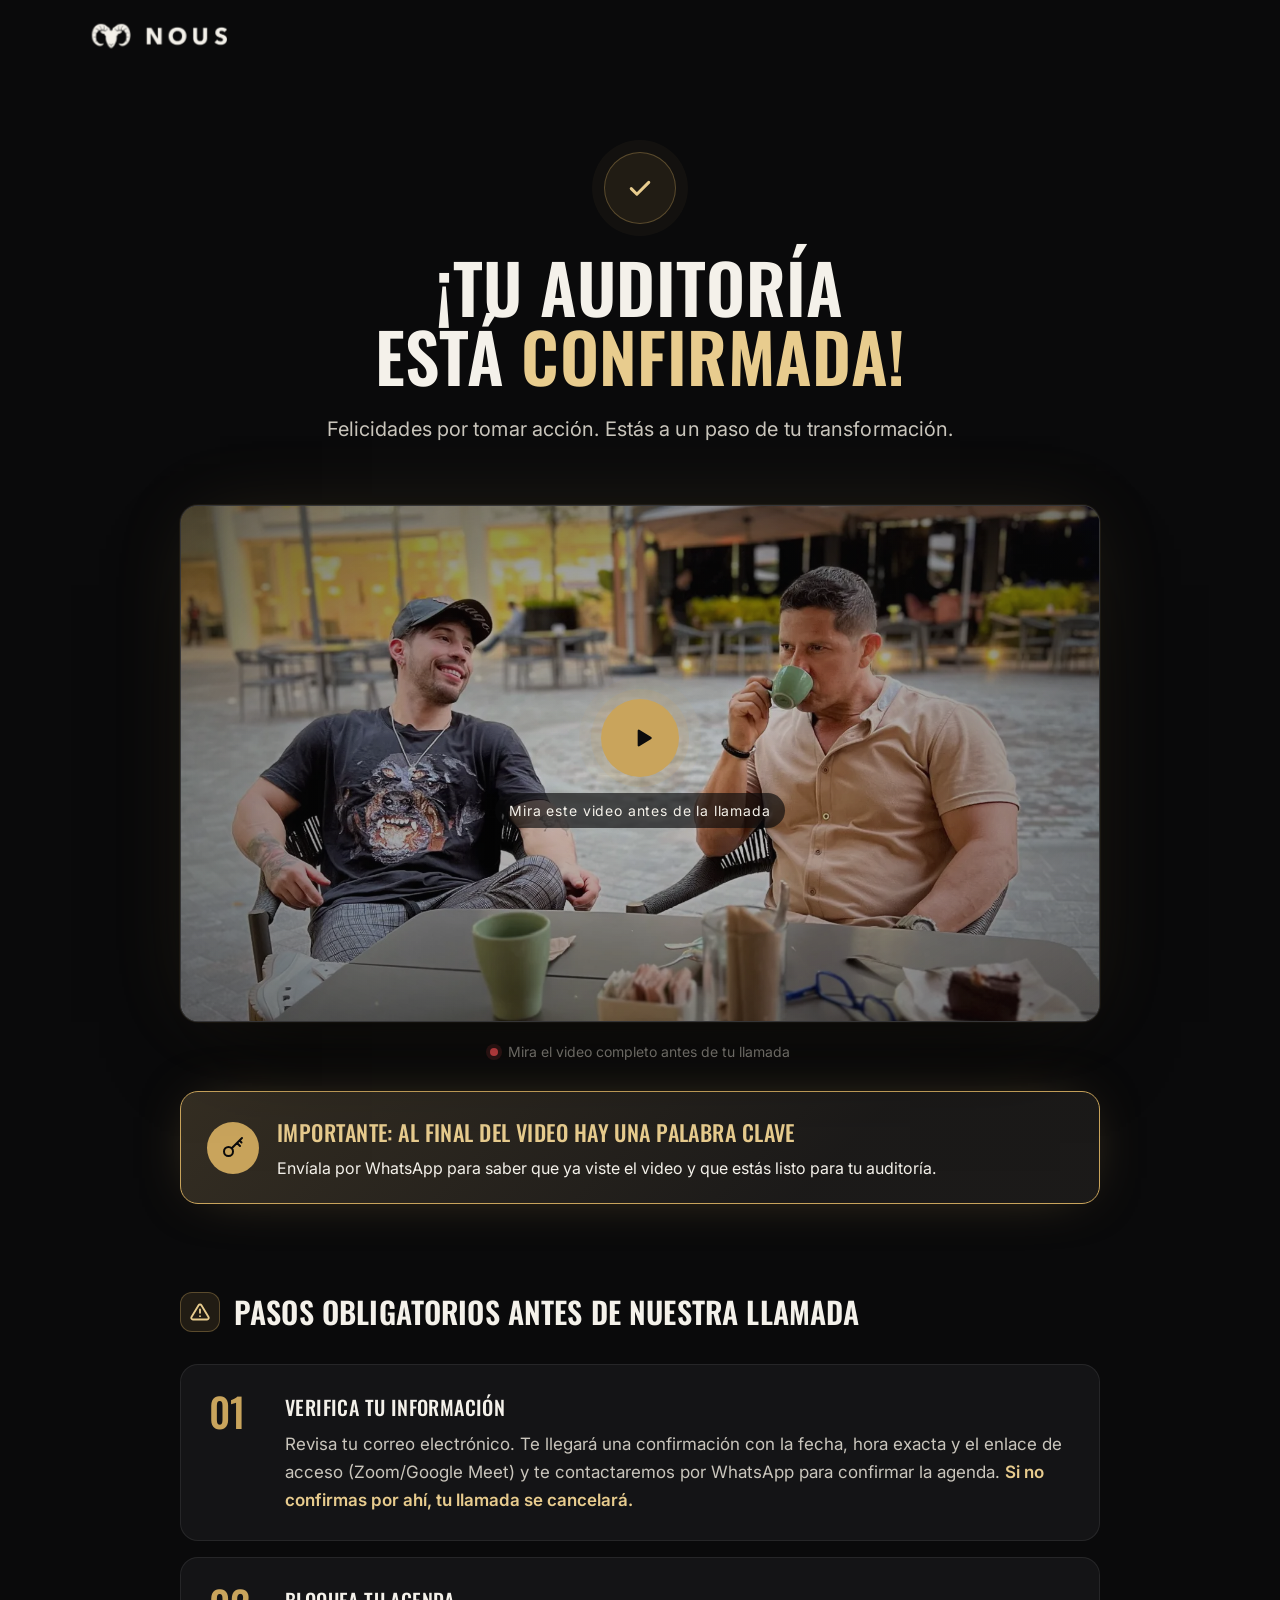
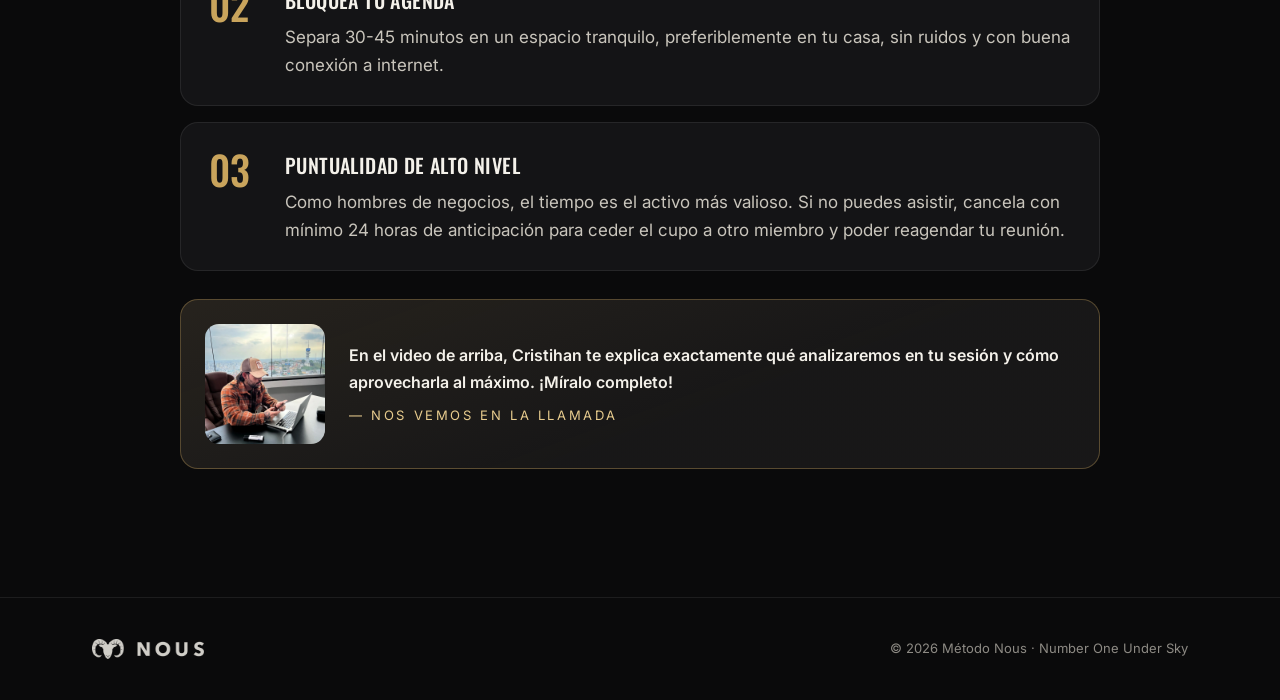
==== gracias.html @ 25b948d1 "Gracias: personaliza saludo y muestra fecha/hora de la cita con los datos de Calendly - Lee invitee_" ====
<!DOCTYPE html>
<html lang="es" class="no-js">
<head>
    <meta charset="UTF-8">
    <meta name="viewport" content="width=device-width, initial-scale=1.0, viewport-fit=cover">
    <title>¡Llamada Agendada con Éxito! - Método Nous</title>
    <meta name="robots" content="noindex, nofollow">
    <meta name="theme-color" content="#0a0a0b">
    <link rel="icon" type="image/png" href="assets/favicon.png">
    <link rel="apple-touch-icon" href="assets/apple-touch-icon.png">

    <link rel="preconnect" href="https://fonts.googleapis.com">
    <link rel="preconnect" href="https://fonts.gstatic.com" crossorigin>
    <link href="https://fonts.googleapis.com/css2?family=Inter:wght@400;500;600;700&family=Oswald:wght@400;500;600&display=swap" rel="stylesheet">
    <link rel="stylesheet" href="styles.css">
    <script>document.documentElement.classList.remove('no-js');</script>
</head>
<body>

    <nav class="nav" aria-label="Principal">
        <div class="container nav-inner">
            <a href="index.html" class="brand" aria-label="Método Nous - inicio"><img src="assets/logo-nous.png" alt="NOUS" width="600" height="107"></a>
        </div>
    </nav>

    <main class="thanks-container">
        <div class="container">
            <div class="thanks-hero">
                <span class="success-badge reveal" aria-hidden="true">
                    <svg viewBox="0 0 24 24" fill="none" stroke="currentColor" stroke-width="2.4" stroke-linecap="round" stroke-linejoin="round"><path d="M5 12.5l4.5 4.5L19 7.5"/></svg>
                </span>
                <h1 class="reveal" data-delay="1">¡Tu auditoría está <span class="gold">confirmada!</span></h1>
                <h2 class="reveal" data-delay="2"><span id="saludo">Felicidades por tomar acción.</span> Estás a un paso de tu transformación.</h2>

                <!-- Se rellena con los datos que envía Calendly al redirigir (ver script al final) -->
                <div class="cita-card reveal" id="cita" hidden>
                    <span class="cita-icon" aria-hidden="true">
                        <svg viewBox="0 0 24 24" fill="none" stroke="currentColor" stroke-width="2" stroke-linecap="round" stroke-linejoin="round"><rect x="3" y="4.5" width="18" height="16" rx="2.5"/><path d="M3 9.5h18M8 2.5v4M16 2.5v4"/></svg>
                    </span>
                    <div>
                        <span class="cita-label">Tu llamada de auditoría</span>
                        <strong id="cita-fecha"></strong>
                        <span id="cita-hora"></span>
                    </div>
                </div>

                <!-- Video de agradecimiento de Cristihan (Vimeo): pon el ID en data-vimeo-id -->
                <div class="video-container-thanks reveal" data-delay="3">
                    <div class="video-frame" data-vimeo-id="1231819901" data-ready-label="Mira este video antes de la llamada" aria-label="Video de Cristihan antes de la llamada">
                        <div class="video-placeholder is-thumb" style="--poster: url('assets/video-miniatura-gracias.webp')">
                            <span class="play-btn" aria-hidden="true">
                                <svg viewBox="0 0 24 24" fill="currentColor"><path d="M8 5.14v13.72a1 1 0 0 0 1.5.86l11-6.86a1 1 0 0 0 0-1.72l-11-6.86A1 1 0 0 0 8 5.14Z"/></svg>
                            </span>
                            <span data-video-label>Video disponible muy pronto</span>
                        </div>
                    </div>
                    <p class="watch-note"><span class="dot" aria-hidden="true"></span>Mira el video completo antes de tu llamada</p>

                    <div class="keyword-alert reveal">
                        <span class="keyword-icon" aria-hidden="true">
                            <svg viewBox="0 0 24 24" fill="none" stroke="currentColor" stroke-width="2" stroke-linecap="round" stroke-linejoin="round"><circle cx="7.5" cy="15.5" r="4.5"/><path d="M10.7 12.3 21 2M16 7l3 3M18.5 4.5l2 2"/></svg>
                        </span>
                        <div>
                            <strong>Importante: al final del video hay una palabra clave</strong>
                            <p>Envíala por WhatsApp para saber que ya viste el video y que estás listo para tu auditoría.</p>
                        </div>
                    </div>
                </div>
            </div>

            <!-- Instrucciones de preparación -->
            <section class="instructions">
                <h3 class="reveal">
                    <span class="warn" aria-hidden="true">
                        <svg viewBox="0 0 24 24" fill="none" stroke="currentColor" stroke-width="2.2" stroke-linecap="round" stroke-linejoin="round"><path d="M12 9v4M12 17h.01"/><path d="M10.3 3.9 1.8 18a2 2 0 0 0 1.7 3h17a2 2 0 0 0 1.7-3L13.7 3.9a2 2 0 0 0-3.4 0Z"/></svg>
                    </span>
                    Pasos obligatorios antes de nuestra llamada
                </h3>
                <ol class="steps">
                    <li class="reveal">
                        <div>
                            <strong>Verifica tu información</strong>
                            Revisa tu correo electrónico. Te llegará una confirmación con la fecha, hora exacta y el enlace de acceso (Zoom/Google Meet) y te contactaremos por WhatsApp para confirmar la agenda. <strong class="inline-warn">Si no confirmas por ahí, tu llamada se cancelará.</strong>
                        </div>
                    </li>
                    <li class="reveal" data-delay="1">
                        <div>
                            <strong>Bloquea tu agenda</strong>
                            Separa 30-45 minutos en un espacio tranquilo, preferiblemente en tu casa, sin ruidos y con buena conexión a internet.
                        </div>
                    </li>
                    <li class="reveal" data-delay="2">
                        <div>
                            <strong>Puntualidad de alto nivel</strong>
                            Como hombres de negocios, el tiempo es el activo más valioso. Si no puedes asistir, cancela con mínimo 24 horas de anticipación para ceder el cupo a otro miembro y poder reagendar tu reunión.
                        </div>
                    </li>
                </ol>

                <div class="callout reveal">
                    <img src="assets/cristihan-oficina.webp" alt="Cristihan preparando las sesiones de auditoría" loading="lazy" width="1200" height="1600">
                    <p>
                        <strong>En el video de arriba, Cristihan te explica exactamente qué analizaremos en tu sesión y cómo aprovecharla al máximo. ¡Míralo completo!</strong>
                        <span class="sign">— Nos vemos en la llamada</span>
                    </p>
                </div>
            </section>
        </div>
    </main>

    <footer class="footer">
        <div class="container">
            <span class="brand brand-footer"><img src="assets/logo-nous.png" alt="NOUS" width="600" height="107"></span>
            <span>© <span id="year">2026</span> Método Nous · Number One Under Sky</span>
        </div>
    </footer>

    <script src="main.js" defer></script>
    <script>document.getElementById('year').textContent = new Date().getFullYear();</script>
    <script>
        // Datos que Calendly agrega a la URL ("Pasar los datos del evento a su página redirigida")
        (function () {
            var q = new URLSearchParams(window.location.search);
            var nombre = (q.get('invitee_first_name') || (q.get('invitee_full_name') || '').split(' ')[0] || '').trim();
            if (nombre) {
                document.getElementById('saludo').textContent = '¡Felicidades por tomar acción, ' + nombre + '!';
            }

            var inicio = q.get('event_start_time');
            var fecha = inicio ? new Date(inicio) : null;
            if (fecha && !isNaN(fecha)) {
                var dia = new Intl.DateTimeFormat('es', { weekday: 'long', day: 'numeric', month: 'long' }).format(fecha);
                var hora = new Intl.DateTimeFormat('es', { hour: 'numeric', minute: '2-digit', timeZoneName: 'short' }).format(fecha);
                var coach = (q.get('assigned_to') || '').trim();
                document.getElementById('cita-fecha').textContent = dia.charAt(0).toUpperCase() + dia.slice(1);
                document.getElementById('cita-hora').textContent = hora + (coach ? ' · con ' + coach : '');
                document.getElementById('cita').hidden = false;
            }
        })();
    </script>
</body>
</html>
---- styles.css ----
/* ==========================================================================
   MÉTODO NOUS — Dark premium
   ========================================================================== */

:root {
  --bg: #0a0a0b;
  --bg-2: #0f0f11;
  --surface: #141416;
  --surface-2: #1b1b1e;
  --line: rgba(255, 255, 255, 0.08);
  --line-strong: rgba(255, 255, 255, 0.14);

  --text: #f4f1ea;
  --text-2: #c9c5bc;
  --muted: #8d8a84;

  --gold: #c9a45c;
  --gold-2: #e8cc8e;
  --gold-soft: rgba(201, 164, 92, 0.12);
  --gold-line: rgba(201, 164, 92, 0.35);

  --font-display: "Oswald", "Arial Narrow", sans-serif;
  --font-body: "Inter", system-ui, -apple-system, "Segoe UI", sans-serif;

  --radius: 18px;
  --radius-sm: 12px;
  --container: 1160px;
  --gutter: clamp(16px, 4vw, 32px);
  --section-y: clamp(72px, 10vw, 128px);

  --ease: cubic-bezier(0.22, 1, 0.36, 1);
  color-scheme: dark;
}

/* ---------- Base ---------- */
*,
*::before,
*::after { box-sizing: border-box; }

html { scroll-behavior: smooth; -webkit-text-size-adjust: 100%; }

body {
  margin: 0;
  background: var(--bg);
  color: var(--text);
  font-family: var(--font-body);
  font-size: 17px;
  line-height: 1.65;
  -webkit-font-smoothing: antialiased;
  overflow-x: hidden;
}

img { display: block; max-width: 100%; height: auto; }

a { color: inherit; }

h1, h2, h3, h4 {
  margin: 0;
  font-family: var(--font-display);
  font-weight: 600;
  line-height: 1.08;
  letter-spacing: 0.005em;
  text-transform: uppercase;
  text-wrap: balance;
}

p { margin: 0; text-wrap: pretty; }

::selection { background: var(--gold); color: #0a0a0b; }

:focus-visible { outline: 2px solid var(--gold-2); outline-offset: 3px; border-radius: 6px; }

.container {
  width: 100%;
  max-width: var(--container);
  margin-inline: auto;
  padding-inline: var(--gutter);
}

.section { padding-block: var(--section-y); position: relative; }

.section-head { max-width: 760px; margin-bottom: clamp(40px, 6vw, 64px); }
.section-head.center { margin-inline: auto; text-align: center; }

.section-title { font-size: clamp(30px, 4.6vw, 52px); }

.section-lead { margin-top: 18px; color: var(--text-2); font-size: clamp(16px, 1.6vw, 19px); }

.eyebrow {
  display: inline-flex;
  align-items: center;
  gap: 12px;
  margin-bottom: 20px;
  color: var(--gold);
  font-family: var(--font-body);
  font-size: 12px;
  font-weight: 600;
  letter-spacing: 0.28em;
  text-transform: uppercase;
}
.eyebrow::before { content: ""; width: 28px; height: 1px; background: currentColor; }
.center .eyebrow::after { content: ""; width: 28px; height: 1px; background: currentColor; }

.gold { color: var(--gold-2); }

/* ---------- Buttons ---------- */
.btn-cta {
  --shine: -120%;
  position: relative;
  display: inline-flex;
  align-items: center;
  justify-content: center;
  gap: 12px;
  min-height: 58px;
  padding: 16px 34px;
  border-radius: 999px;
  background: linear-gradient(135deg, var(--gold-2) 0%, var(--gold) 55%, #a8843f 100%);
  color: #0b0b0c;
  font-family: var(--font-body);
  font-size: 15px;
  font-weight: 700;
  letter-spacing: 0.08em;
  text-transform: uppercase;
  text-decoration: none;
  text-align: center;
  overflow: hidden;
  box-shadow: 0 10px 40px -10px rgba(201, 164, 92, 0.55), inset 0 1px 0 rgba(255, 255, 255, 0.4);
  transition: transform 0.35s var(--ease), box-shadow 0.35s var(--ease);
}
.btn-cta::after {
  content: "";
  position: absolute;
  inset: 0;
  background: linear-gradient(110deg, transparent 30%, rgba(255, 255, 255, 0.45) 50%, transparent 70%);
  transform: translateX(var(--shine));
  transition: transform 0.9s var(--ease);
}
.btn-cta:hover { transform: translateY(-2px); box-shadow: 0 16px 50px -12px rgba(201, 164, 92, 0.75), inset 0 1px 0 rgba(255, 255, 255, 0.4); }
.btn-cta:hover::after { --shine: 120%; }
.btn-cta svg { width: 18px; height: 18px; flex: none; transition: transform 0.35s var(--ease); }
.btn-cta:hover svg { transform: translateX(4px); }

.btn-ghost {
  display: inline-flex;
  align-items: center;
  min-height: 42px;
  padding: 10px 20px;
  border: 1px solid var(--gold-line);
  border-radius: 999px;
  color: var(--gold-2);
  font-size: 13px;
  font-weight: 600;
  letter-spacing: 0.08em;
  text-transform: uppercase;
  text-decoration: none;
  transition: background 0.3s var(--ease), color 0.3s var(--ease);
}
.btn-ghost:hover { background: var(--gold); color: #0b0b0c; }

/* ---------- Nav ---------- */
.nav {
  position: fixed;
  inset: 0 0 auto;
  z-index: 50;
  transition: background 0.4s var(--ease), border-color 0.4s var(--ease), backdrop-filter 0.4s;
  border-bottom: 1px solid transparent;
}
.nav.is-scrolled {
  background: rgba(10, 10, 11, 0.78);
  backdrop-filter: blur(14px) saturate(140%);
  -webkit-backdrop-filter: blur(14px) saturate(140%);
  border-color: var(--line);
}
.nav-inner { display: flex; align-items: center; justify-content: space-between; height: 72px; }

.brand {
  display: inline-flex;
  align-items: center;
  gap: 10px;
  font-family: var(--font-display);
  font-size: 20px;
  font-weight: 600;
  letter-spacing: 0.22em;
  text-decoration: none;
  text-transform: uppercase;
}
.brand img { width: auto; height: 24px; }
.brand-footer img { height: 20px; opacity: 0.85; }

.hero-mark { display: block; width: 64px; height: auto; margin: 0 auto 22px; opacity: 0.9; }

.brand-mark {
  display: grid;
  place-items: center;
  width: 34px;
  height: 34px;
  border: 1px solid var(--gold-line);
  border-radius: 50%;
  color: var(--gold);
  font-size: 15px;
  letter-spacing: 0;
}

/* ---------- Hero ---------- */
.hero {
  position: relative;
  padding: calc(72px + clamp(48px, 8vw, 96px)) 0 var(--section-y);
  text-align: center;
  isolation: isolate;
  overflow: hidden;
}
.hero-bg {
  position: absolute;
  inset: 0;
  z-index: -2;
  background: url("assets/cristihan-gym.webp") center 20% / cover no-repeat;
  opacity: 0.22;
  filter: grayscale(0.4) contrast(1.05);
}
.hero::before {
  content: "";
  position: absolute;
  inset: 0;
  z-index: -1;
  background:
    radial-gradient(ellipse 70% 50% at 50% 0%, rgba(201, 164, 92, 0.16), transparent 70%),
    linear-gradient(180deg, rgba(10, 10, 11, 0.55) 0%, rgba(10, 10, 11, 0.85) 45%, var(--bg) 100%);
}

.hero h1 {
  display: inline-flex;
  align-items: center;
  gap: 14px;
  margin-bottom: 28px;
  color: var(--gold);
  font-family: var(--font-body);
  font-size: 13px;
  font-weight: 600;
  letter-spacing: 0.4em;
}
.hero h1::before,
.hero h1::after { content: ""; width: 36px; height: 1px; background: var(--gold-line); }

.hero h2 {
  max-width: 980px;
  margin-inline: auto;
  font-size: clamp(34px, 6vw, 72px);
  line-height: 1.02;
}
.hero h2 em { font-style: normal; color: var(--gold-2); }

.hero-sub {
  max-width: 640px;
  margin: 24px auto 0;
  color: var(--text-2);
  font-size: clamp(16px, 1.8vw, 20px);
}

.hero-video { max-width: 920px; margin: clamp(40px, 6vw, 64px) auto 0; }

.hero .sub-cta {
  max-width: 680px;
  margin: clamp(40px, 6vw, 56px) auto 0;
  font-family: var(--font-display);
  font-size: clamp(20px, 2.6vw, 28px);
  font-weight: 500;
  line-height: 1.2;
  text-transform: uppercase;
}
.hero .sub-cta-note { margin-top: 10px; color: var(--muted); }
.hero .btn-cta { margin-top: 30px; }

.form-hint {
  display: inline-flex;
  align-items: center;
  gap: 8px;
  margin-top: 18px;
  color: var(--muted);
  font-size: 13px;
  font-weight: 500;
  letter-spacing: 0.14em;
  text-transform: uppercase;
}
.form-hint svg { width: 14px; height: 14px; color: var(--gold); animation: nudge 1.8s var(--ease) infinite; }
@keyframes nudge { 0%, 100% { transform: translateY(0); } 50% { transform: translateY(4px); } }

.trust-row {
  display: flex;
  flex-wrap: wrap;
  justify-content: center;
  gap: 12px 32px;
  margin-top: 44px;
  color: var(--muted);
  font-size: 13px;
  letter-spacing: 0.06em;
}
.trust-row span { display: inline-flex; align-items: center; gap: 8px; }
.trust-row span::before { content: ""; width: 5px; height: 5px; border-radius: 50%; background: var(--gold); }

/* ---------- Video frame ---------- */
.video-frame {
  position: relative;
  aspect-ratio: 16 / 9;
  border-radius: var(--radius);
  overflow: hidden;
  background: var(--surface);
  border: 1px solid var(--line-strong);
  box-shadow: 0 40px 100px -40px rgba(0, 0, 0, 0.9), 0 0 0 1px rgba(201, 164, 92, 0.08), 0 0 80px -20px rgba(201, 164, 92, 0.18);
}
.video-frame iframe { position: absolute; inset: 0; width: 100%; height: 100%; border: 0; }

.video-placeholder {
  position: absolute;
  inset: 0;
  display: grid;
  place-content: center;
  justify-items: center;
  gap: 16px;
  padding: 24px;
  color: var(--text-2);
  font-size: 14px;
  letter-spacing: 0.06em;
  text-align: center;
  background:
    linear-gradient(180deg, rgba(10, 10, 11, 0.2), rgba(10, 10, 11, 0.85)),
    var(--poster, none) center 25% / cover no-repeat,
    var(--surface);
}
.video-placeholder.is-thumb {
  background:
    radial-gradient(ellipse at center, rgba(10, 10, 11, 0.15), rgba(10, 10, 11, 0.6)),
    var(--poster) center / cover no-repeat,
    var(--surface);
}
.video-placeholder.is-thumb [data-video-label] { padding: 6px 14px; border-radius: 999px; background: rgba(10, 10, 11, 0.65); color: var(--text); }
.play-btn {
  display: grid;
  place-items: center;
  width: 78px;
  height: 78px;
  border-radius: 50%;
  background: var(--gold);
  color: #0b0b0c;
  box-shadow: 0 0 0 10px rgba(201, 164, 92, 0.15), 0 0 0 22px rgba(201, 164, 92, 0.06);
  animation: pulse 2.6s var(--ease) infinite;
}
.play-btn svg { width: 26px; height: 26px; margin-left: 4px; }
@keyframes pulse {
  0%, 100% { box-shadow: 0 0 0 10px rgba(201, 164, 92, 0.15), 0 0 0 22px rgba(201, 164, 92, 0.06); }
  50% { box-shadow: 0 0 0 14px rgba(201, 164, 92, 0.1), 0 0 0 30px rgba(201, 164, 92, 0.03); }
}

/* ---------- Qualification ---------- */
.qualification { background: var(--bg-2); border-block: 1px solid var(--line); }

.split {
  display: grid;
  grid-template-columns: minmax(0, 0.9fr) minmax(0, 1.1fr);
  gap: clamp(40px, 6vw, 88px);
  align-items: center;
}

.portrait {
  position: relative;
  border-radius: var(--radius);
  overflow: hidden;
  aspect-ratio: 4 / 5;
  background: var(--surface);
}
.portrait img { width: 100%; height: 100%; object-fit: cover; }
.portrait::after {
  content: "";
  position: absolute;
  inset: 0;
  border-radius: inherit;
  box-shadow: inset 0 0 0 1px var(--line-strong);
  background: linear-gradient(180deg, transparent 55%, rgba(10, 10, 11, 0.75));
}
.portrait-tag {
  position: absolute;
  left: 20px;
  right: 20px;
  bottom: 20px;
  z-index: 1;
  display: flex;
  justify-content: space-between;
  align-items: flex-end;
  gap: 12px;
}
.portrait-tag strong { display: block; font-family: var(--font-display); font-size: 22px; font-weight: 500; letter-spacing: 0.04em; text-transform: uppercase; }
.portrait-tag span { color: var(--gold-2); font-size: 12px; letter-spacing: 0.2em; text-transform: uppercase; }

.qualification h3 { font-size: clamp(28px, 3.8vw, 44px); }

.check-list { list-style: none; margin: 36px 0 0; padding: 0; display: grid; gap: 14px; }
.check-list li {
  position: relative;
  padding: 18px 20px 18px 62px;
  border: 1px solid var(--line);
  border-radius: var(--radius-sm);
  background: linear-gradient(180deg, rgba(255, 255, 255, 0.025), rgba(255, 255, 255, 0.01));
  color: var(--text-2);
  transition: border-color 0.3s var(--ease), background 0.3s var(--ease), transform 0.3s var(--ease);
}
.check-list li:hover { border-color: var(--gold-line); background: var(--gold-soft); transform: translateX(4px); }
.check-list li::before {
  content: "";
  position: absolute;
  left: 20px;
  top: 19px;
  width: 26px;
  height: 26px;
  border-radius: 50%;
  background: var(--gold-soft);
  border: 1px solid var(--gold-line);
}
.check-list li::after {
  content: "";
  position: absolute;
  left: 29px;
  top: 25px;
  width: 7px;
  height: 12px;
  border: solid var(--gold-2);
  border-width: 0 2px 2px 0;
  transform: rotate(45deg);
}

/* ---------- Results ---------- */
.grid-casos {
  display: grid;
  grid-template-columns: repeat(2, minmax(0, 1fr));
  align-items: start;
  gap: clamp(16px, 2.2vw, 28px);
}

.caso-card {
  display: flex;
  flex-direction: column;
  border: 1px solid var(--line);
  border-radius: var(--radius);
  background: var(--surface);
  overflow: hidden;
  transition: transform 0.45s var(--ease), border-color 0.45s var(--ease), box-shadow 0.45s var(--ease);
}
.caso-card:last-child:nth-child(odd) {
  grid-column: 1 / -1;
  justify-self: center;
  width: calc(50% - clamp(16px, 2.2vw, 28px) / 2);
}
.caso-card:hover {
  transform: translateY(-6px);
  border-color: var(--gold-line);
  box-shadow: 0 30px 60px -30px rgba(0, 0, 0, 0.9), 0 0 50px -25px rgba(201, 164, 92, 0.35);
}

.caso-media {
  position: relative;
  min-height: 220px;
  background:
    repeating-linear-gradient(135deg, rgba(255, 255, 255, 0.02) 0 12px, transparent 12px 24px),
    var(--surface-2);
  overflow: hidden;
}
.caso-media img { position: relative; z-index: 1; width: 100%; height: auto; transition: transform 0.8s var(--ease); }
.caso-card:hover .caso-media img { transform: scale(1.04); }
.caso-media::before {
  content: attr(data-label);
  position: absolute;
  inset: 0;
  display: grid;
  place-items: center;
  color: var(--muted);
  font-size: 12px;
  letter-spacing: 0.24em;
  text-transform: uppercase;
}

.caso-badge {
  position: absolute;
  top: 14px;
  left: 14px;
  z-index: 2;
  padding: 6px 12px;
  border-radius: 999px;
  background: rgba(10, 10, 11, 0.72);
  backdrop-filter: blur(8px);
  -webkit-backdrop-filter: blur(8px);
  border: 1px solid var(--gold-line);
  color: var(--gold-2);
  font-size: 11px;
  font-weight: 600;
  letter-spacing: 0.16em;
  text-transform: uppercase;
}

.caso-body { display: flex; flex-direction: column; gap: 14px; padding: 24px 24px 28px; flex: 1; }
.caso-body h4 { font-size: 21px; font-weight: 500; line-height: 1.2; }
.caso-body p { color: var(--text-2); font-size: 15px; line-height: 1.6; }
.caso-body blockquote {
  margin: auto 0 0;
  padding: 14px 0 0 16px;
  border-left: 2px solid var(--gold);
  color: var(--text);
  font-size: 15px;
  font-style: italic;
  line-height: 1.6;
}

.section-cta { margin-top: clamp(48px, 6vw, 72px); text-align: center; }

/* ---------- Video testimonials ---------- */
.video-testimonials { background: var(--bg-2); border-block: 1px solid var(--line); }
.video-grid-placeholder { display: grid; grid-template-columns: repeat(2, minmax(0, 1fr)); gap: clamp(16px, 2.2vw, 28px); }
.video-box {
  position: relative;
  aspect-ratio: 16 / 9;
  display: grid;
  place-content: center;
  justify-items: center;
  gap: 14px;
  border: 1px dashed var(--line-strong);
  border-radius: var(--radius);
  background: radial-gradient(circle at 50% 40%, rgba(201, 164, 92, 0.08), transparent 60%), var(--surface);
  color: var(--muted);
  font-size: 13px;
  letter-spacing: 0.18em;
  text-transform: uppercase;
  overflow: hidden;
}
.video-box iframe { position: absolute; inset: 0; width: 100%; height: 100%; border: 0; }
.video-box .play-btn { width: 60px; height: 60px; background: transparent; border: 1px solid var(--gold-line); color: var(--gold); box-shadow: none; animation: none; }
.video-box .play-btn svg { width: 20px; height: 20px; }

/* ---------- Pilares ---------- */
.pilares { background: var(--bg); }

.pilares-grid {
  display: grid;
  grid-template-columns: minmax(0, 0.8fr) minmax(0, 1.2fr);
  gap: clamp(28px, 4vw, 56px);
  align-items: start;
}

.pilares-photo {
  position: sticky;
  top: 100px;
  margin: 0;
  border-radius: var(--radius);
  overflow: hidden;
  aspect-ratio: 4 / 5;
  background: var(--surface);
}
.pilares-photo img { width: 100%; height: 100%; object-fit: cover; object-position: 35% center; }
.pilares-photo::after {
  content: "";
  position: absolute;
  inset: 0;
  border-radius: inherit;
  box-shadow: inset 0 0 0 1px var(--line-strong);
  background: linear-gradient(180deg, transparent 50%, rgba(10, 10, 11, 0.9));
}
.pilares-photo figcaption { position: absolute; left: 24px; right: 24px; bottom: 24px; z-index: 1; }
.pilares-photo figcaption strong { display: block; font-family: var(--font-display); font-size: 24px; font-weight: 500; text-transform: uppercase; }
.pilares-photo figcaption span { display: block; margin-top: 6px; color: var(--text-2); font-size: 15px; line-height: 1.5; }

.pilares-list { display: grid; gap: 18px; }

.pilar {
  display: grid;
  grid-template-columns: 132px 1fr;
  border: 1px solid var(--line);
  border-radius: var(--radius);
  background: var(--surface);
  overflow: hidden;
  transition: border-color 0.4s var(--ease), transform 0.4s var(--ease), box-shadow 0.4s var(--ease);
}
.pilar:hover { border-color: var(--gold-line); transform: translateY(-4px); box-shadow: 0 30px 60px -30px rgba(0, 0, 0, 0.9), 0 0 50px -25px rgba(201, 164, 92, 0.3); }

.pilar-num {
  display: flex;
  flex-direction: column;
  align-items: center;
  padding: 30px 12px;
  border-right: 1px solid var(--gold-line);
  background: linear-gradient(180deg, rgba(201, 164, 92, 0.14), rgba(201, 164, 92, 0.03));
}
.pilar-num span {
  background: linear-gradient(180deg, var(--gold-2), var(--gold));
  -webkit-background-clip: text;
  background-clip: text;
  color: transparent;
  font-family: var(--font-display);
  font-size: 52px;
  font-weight: 600;
  line-height: 1;
}
.pilar-num small { margin-top: 10px; color: var(--muted); font-size: 11px; font-weight: 600; letter-spacing: 0.28em; text-transform: uppercase; }

.pilar-body { padding: 28px 30px 30px; }
.pilar-body h4 { font-size: clamp(22px, 2.4vw, 28px); font-weight: 500; }
.pilar-body .pilar-sub { margin-top: 6px; color: var(--gold-2); font-size: 14px; font-weight: 600; letter-spacing: 0.06em; }
.pilar-body p:not(.pilar-sub) { margin-top: 14px; color: var(--text-2); font-size: 15.5px; line-height: 1.65; }
.pilar-body ul { display: grid; gap: 8px; margin: 18px 0 0; padding: 18px 0 0; border-top: 1px solid var(--line); list-style: none; }
.pilar-body li { display: flex; align-items: center; gap: 10px; color: var(--text); font-size: 15px; }
.pilar-body li svg { flex: none; width: 16px; height: 16px; color: var(--gold); }

/* ---------- Booking ---------- */
.booking-zone { background: radial-gradient(ellipse 60% 40% at 50% 0%, rgba(201, 164, 92, 0.1), transparent 70%), var(--bg); scroll-margin-top: 72px; }
.booking-zone h3 { font-size: clamp(28px, 4vw, 48px); }

.booking-card {
  max-width: 1040px;
  margin-inline: auto;
  padding: clamp(8px, 1.4vw, 16px);
  border: 1px solid var(--line-strong);
  border-radius: calc(var(--radius) + 6px);
  background: var(--surface);
  box-shadow: 0 50px 120px -50px rgba(0, 0, 0, 0.95), 0 0 0 1px rgba(201, 164, 92, 0.06);
}
.booking-card #calendly-inline-widget { border-radius: var(--radius); overflow: hidden; background: var(--surface); }

.booking-perks {
  display: flex;
  flex-wrap: wrap;
  justify-content: center;
  gap: 10px;
  margin: 28px 0 0;
  padding: 0;
  list-style: none;
}
.booking-perks li {
  padding: 8px 16px;
  border: 1px solid var(--line-strong);
  border-radius: 999px;
  color: var(--text-2);
  font-size: 13px;
}
.booking-perks li b { color: var(--gold-2); font-weight: 600; }

/* ---------- Footer ---------- */
.footer { padding: 40px 0 calc(40px + env(safe-area-inset-bottom)); border-top: 1px solid var(--line); color: var(--muted); font-size: 13px; }
.footer .container { display: flex; flex-wrap: wrap; justify-content: space-between; align-items: center; gap: 16px; }
.footer .brand { font-size: 16px; }

/* ---------- Mobile sticky CTA ---------- */
.sticky-cta {
  position: fixed;
  left: 12px;
  right: 12px;
  bottom: calc(12px + env(safe-area-inset-bottom));
  z-index: 60;
  display: none;
  transform: translateY(140%);
  transition: transform 0.45s var(--ease);
}
.sticky-cta .btn-cta { width: 100%; min-height: 54px; font-size: 14px; }
.sticky-cta.is-visible { transform: translateY(0); }

/* ---------- Reveal ---------- */
.reveal { opacity: 0; transform: translateY(28px); transition: opacity 0.9s var(--ease), transform 0.9s var(--ease); }
.reveal.is-in { opacity: 1; transform: none; }
.reveal[data-delay="1"] { transition-delay: 0.08s; }
.reveal[data-delay="2"] { transition-delay: 0.16s; }
.reveal[data-delay="3"] { transition-delay: 0.24s; }
.no-js .reveal { opacity: 1; transform: none; }

/* ==========================================================================
   Thanks page
   ========================================================================== */
.thanks-container { padding: calc(72px + clamp(40px, 7vw, 80px)) 0 var(--section-y); }
.thanks-hero { text-align: center; }

.success-badge {
  display: inline-grid;
  place-items: center;
  width: 72px;
  height: 72px;
  margin-bottom: 28px;
  border-radius: 50%;
  background: var(--gold-soft);
  border: 1px solid var(--gold-line);
  color: var(--gold-2);
  box-shadow: 0 0 0 12px rgba(201, 164, 92, 0.05);
}
.success-badge svg { width: 30px; height: 30px; }

.thanks-container h1 { max-width: 900px; margin-inline: auto; font-size: clamp(36px, 6vw, 68px); line-height: 1.02; }
.thanks-container h2 {
  max-width: 640px;
  margin: 22px auto 0;
  color: var(--text-2);
  font-family: var(--font-body);
  font-size: clamp(16px, 1.8vw, 20px);
  font-weight: 400;
  line-height: 1.6;
  text-transform: none;
}

.cita-card {
  display: inline-flex;
  align-items: center;
  gap: 16px;
  margin-top: 28px;
  padding: 16px 24px 16px 16px;
  border: 1px solid var(--gold-line);
  border-radius: var(--radius);
  background: var(--surface);
  text-align: left;
}
.cita-card[hidden] { display: none; }
.cita-icon { display: grid; place-items: center; flex: none; width: 48px; height: 48px; border-radius: 12px; background: var(--gold-soft); color: var(--gold-2); }
.cita-icon svg { width: 24px; height: 24px; }
.cita-label { display: block; color: var(--muted); font-size: 11px; font-weight: 600; letter-spacing: 0.2em; text-transform: uppercase; }
.cita-card strong { display: block; margin-top: 2px; font-family: var(--font-display); font-size: 22px; font-weight: 500; text-transform: uppercase; }
.cita-card #cita-hora { display: block; color: var(--gold-2); font-size: 15px; }

.video-container-thanks { max-width: 920px; margin: clamp(40px, 6vw, 60px) auto 0; }

.watch-note {
  display: flex;
  align-items: center;
  justify-content: center;
  gap: 10px;
  margin-top: 18px;
  color: var(--muted);
  font-size: 14px;
}
.watch-note .dot { width: 8px; height: 8px; border-radius: 50%; background: #e5484d; box-shadow: 0 0 0 4px rgba(229, 72, 77, 0.18); }

.keyword-alert {
  display: flex;
  align-items: center;
  gap: 18px;
  margin-top: 28px;
  padding: 22px 26px;
  border: 1px solid var(--gold);
  border-radius: var(--radius);
  background: linear-gradient(135deg, rgba(201, 164, 92, 0.18), rgba(201, 164, 92, 0.04) 70%), var(--surface);
  box-shadow: 0 0 60px -25px rgba(201, 164, 92, 0.55);
  text-align: left;
}
.keyword-icon {
  display: grid;
  place-items: center;
  flex: none;
  width: 52px;
  height: 52px;
  border-radius: 50%;
  background: var(--gold);
  color: #0b0b0c;
}
.keyword-icon svg { width: 24px; height: 24px; }
.keyword-alert strong { display: block; color: var(--gold-2); font-family: var(--font-display); font-size: clamp(18px, 2.2vw, 22px); font-weight: 500; letter-spacing: 0.02em; text-transform: uppercase; }
.keyword-alert p { margin-top: 4px; color: var(--text); font-size: 16px; }

.instructions { max-width: 920px; margin: clamp(56px, 8vw, 88px) auto 0; }
.instructions h3 {
  display: flex;
  align-items: center;
  gap: 14px;
  font-size: clamp(22px, 2.8vw, 30px);
}
.instructions h3 .warn {
  display: grid;
  place-items: center;
  flex: none;
  width: 40px;
  height: 40px;
  border-radius: 12px;
  background: var(--gold-soft);
  border: 1px solid var(--gold-line);
  color: var(--gold-2);
}
.instructions h3 .warn svg { width: 20px; height: 20px; }

.steps { list-style: none; counter-reset: step; margin: 32px 0 0; padding: 0; display: grid; gap: 16px; }
.steps li {
  counter-increment: step;
  position: relative;
  display: grid;
  grid-template-columns: 56px 1fr;
  gap: 20px;
  padding: 26px 28px;
  border: 1px solid var(--line);
  border-radius: var(--radius);
  background: var(--surface);
  color: var(--text-2);
  transition: border-color 0.3s var(--ease);
}
.steps li:hover { border-color: var(--gold-line); }
.steps li::before {
  content: "0" counter(step);
  color: var(--gold);
  font-family: var(--font-display);
  font-size: 40px;
  font-weight: 500;
  line-height: 1;
}
.steps li strong.inline-warn { display: inline; margin: 0; color: var(--gold-2); font-family: var(--font-body); font-size: inherit; font-weight: 600; letter-spacing: 0; text-transform: none; }
.steps li strong { display: block; margin-bottom: 6px; color: var(--text); font-family: var(--font-display); font-size: 20px; font-weight: 500; letter-spacing: 0.02em; text-transform: uppercase; }

.callout {
  display: grid;
  grid-template-columns: 120px 1fr;
  gap: 24px;
  align-items: center;
  margin-top: 28px;
  padding: 24px;
  border: 1px solid var(--gold-line);
  border-radius: var(--radius);
  background: linear-gradient(160deg, rgba(201, 164, 92, 0.1), rgba(201, 164, 92, 0.02) 60%), var(--surface);
}
.callout img { width: 120px; height: 120px; border-radius: 14px; object-fit: cover; object-position: center 30%; }
.callout p { color: var(--text); font-size: 16px; line-height: 1.65; }
.callout p strong { font-weight: 600; }
.callout .sign { display: block; margin-top: 10px; color: var(--gold-2); font-size: 13px; letter-spacing: 0.2em; text-transform: uppercase; }

/* ==========================================================================
   Responsive
   ========================================================================== */
@media (max-width: 980px) {
  .split,
  .pilares-grid { grid-template-columns: 1fr; }
  .pilares-photo { position: relative; top: 0; aspect-ratio: 4 / 3; }
  .pilares-photo img { object-position: 35% 25%; }
  .qualification .portrait { max-width: 460px; aspect-ratio: 5 / 4; }
}

@media (max-width: 720px) {
  body { font-size: 16px; }
  .nav .btn-ghost { display: none; }
  .grid-casos,
  .video-grid-placeholder { grid-template-columns: 1fr; }
  .caso-card:last-child:nth-child(odd) { width: 100%; }
  .hero .btn-cta { width: 100%; }
  .btn-cta { padding-inline: 22px; letter-spacing: 0.05em; }
  .sticky-cta { display: block; }
  .footer { padding-bottom: calc(96px + env(safe-area-inset-bottom)); }
  .steps li { grid-template-columns: 1fr; gap: 10px; padding: 22px; }
  .pilar { grid-template-columns: 1fr; }
  .pilar-num { flex-direction: row; align-items: baseline; gap: 12px; padding: 18px 22px; border-right: 0; border-bottom: 1px solid var(--gold-line); }
  .pilar-num span { font-size: 40px; }
  .pilar-num small { margin-top: 0; }
  .pilar-body { padding: 22px; }
  .callout { grid-template-columns: 1fr; text-align: left; }
  .keyword-alert { flex-direction: column; align-items: flex-start; padding: 20px; }
  .callout img { width: 100%; height: 220px; }
  .play-btn { width: 64px; height: 64px; }
}

@media (prefers-reduced-motion: reduce) {
  html { scroll-behavior: auto; }
  *, *::before, *::after { animation: none !important; transition: none !important; }
  .reveal { opacity: 1; transform: none; }
}
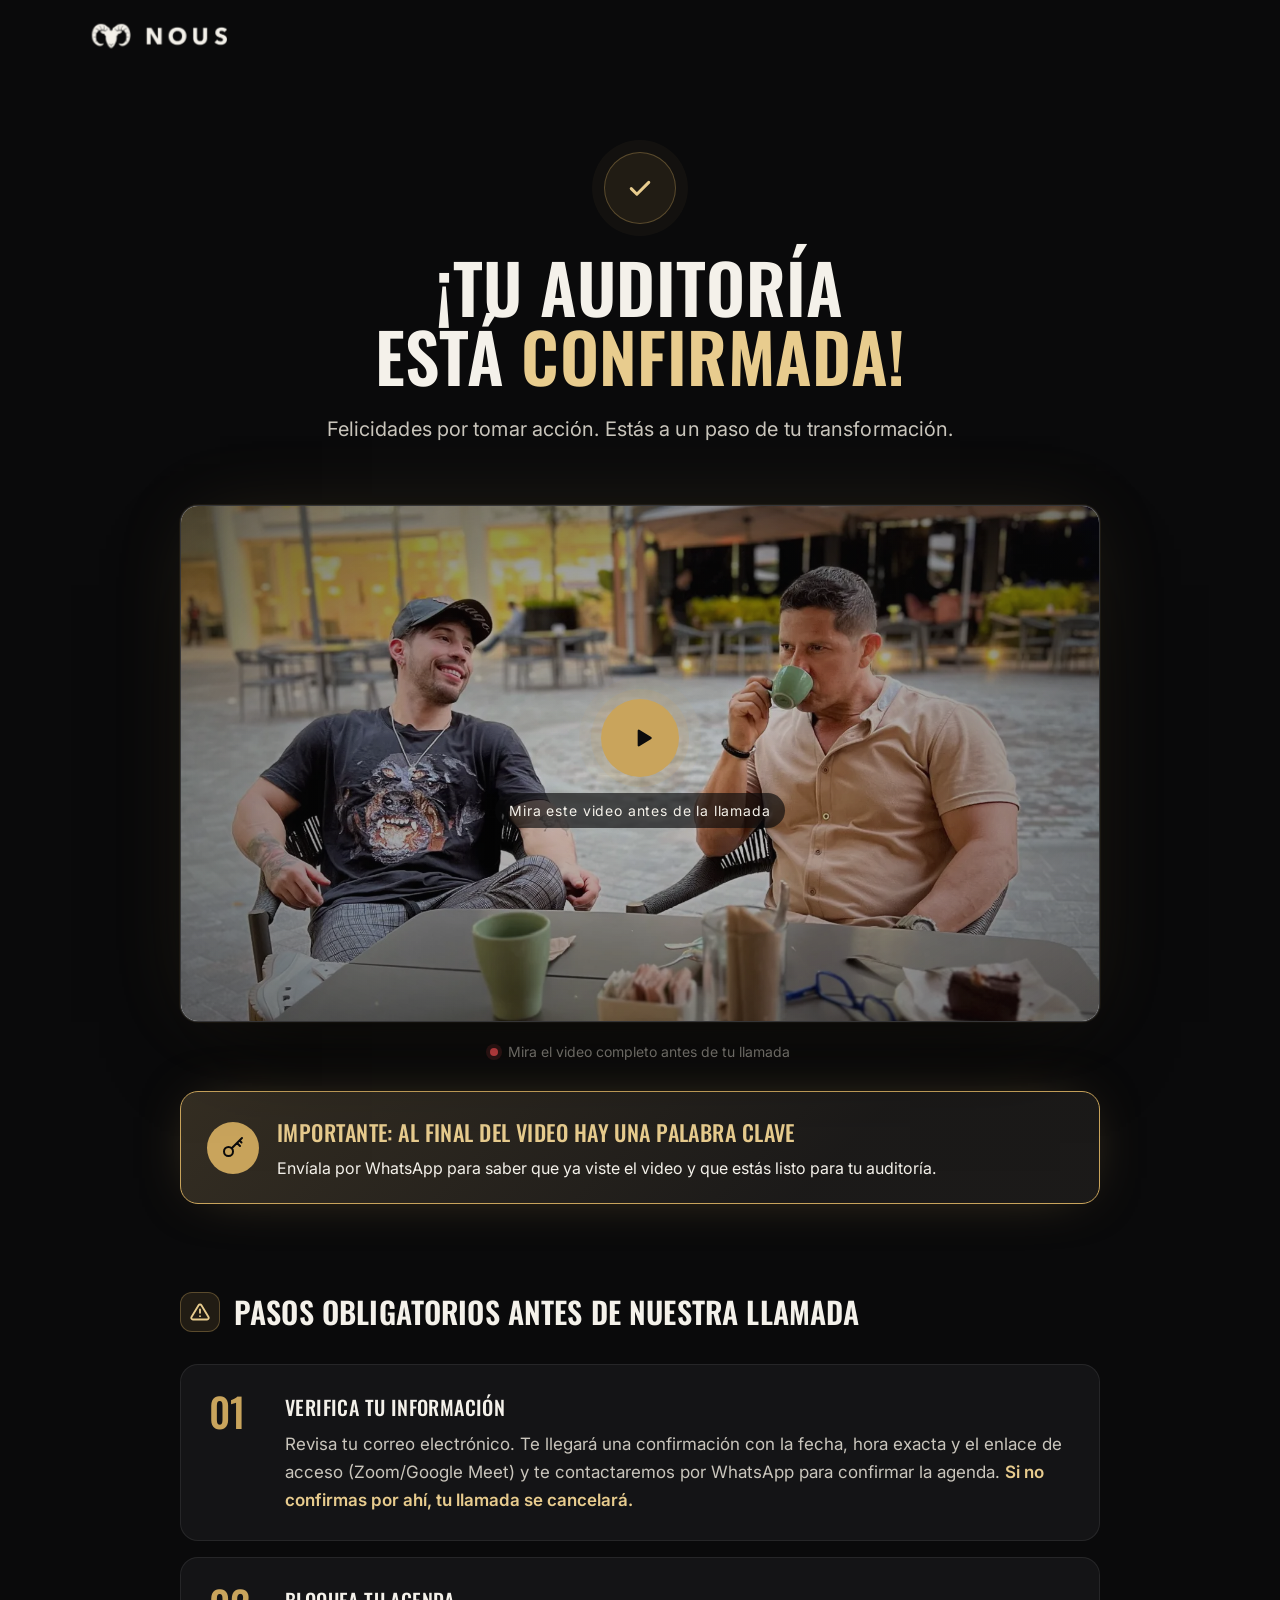
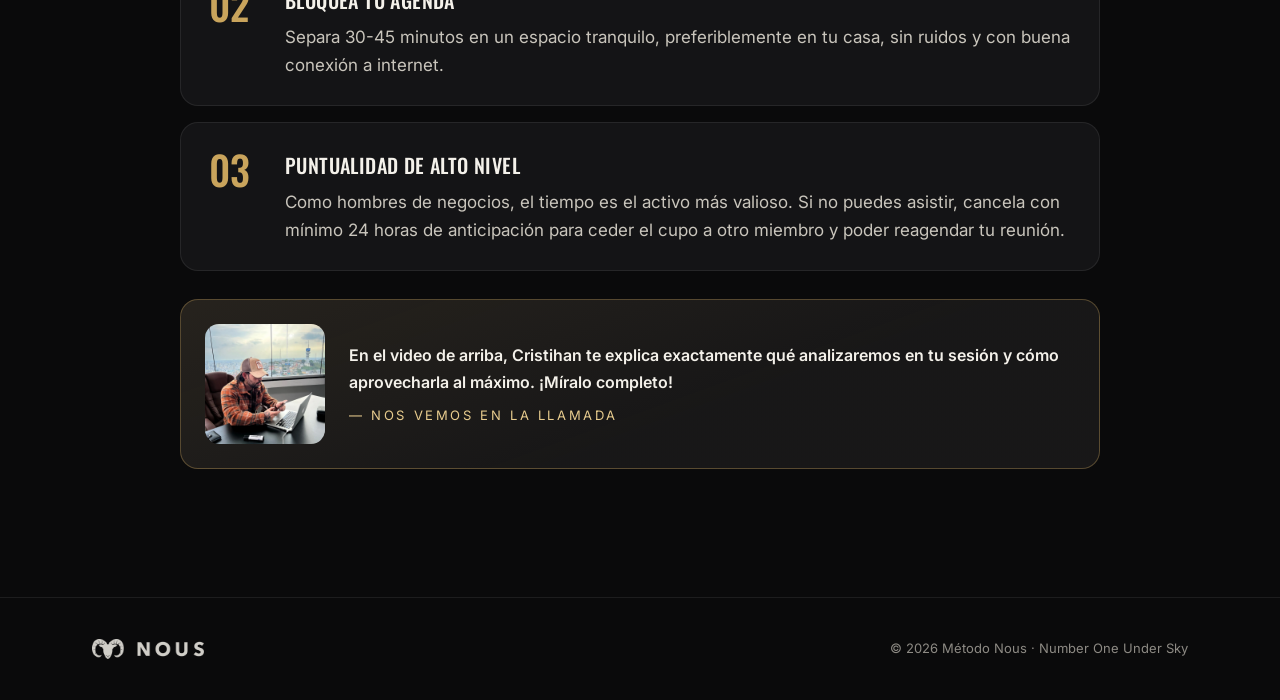
==== commit f296cfe0: "Móvil: tarjeta de cita estable y video con sonido en iPhone - Versión en styles.css/main.js para evi" ====
--- a/gracias.html
+++ b/gracias.html
@@ -12,7 +12,7 @@
     <link rel="preconnect" href="https://fonts.googleapis.com">
     <link rel="preconnect" href="https://fonts.gstatic.com" crossorigin>
     <link href="https://fonts.googleapis.com/css2?family=Inter:wght@400;500;600;700&family=Oswald:wght@400;500;600&display=swap" rel="stylesheet">
-    <link rel="stylesheet" href="styles.css">
+    <link rel="stylesheet" href="styles.css?v=20260930">
     <script>document.documentElement.classList.remove('no-js');</script>
 </head>
 <body>
@@ -35,7 +35,7 @@
                 <!-- Se rellena con los datos que envía Calendly al redirigir (ver script al final) -->
                 <div class="cita-card reveal" id="cita" hidden>
                     <span class="cita-icon" aria-hidden="true">
-                        <svg viewBox="0 0 24 24" fill="none" stroke="currentColor" stroke-width="2" stroke-linecap="round" stroke-linejoin="round"><rect x="3" y="4.5" width="18" height="16" rx="2.5"/><path d="M3 9.5h18M8 2.5v4M16 2.5v4"/></svg>
+                        <svg width="24" height="24" viewBox="0 0 24 24" fill="none" stroke="currentColor" stroke-width="2" stroke-linecap="round" stroke-linejoin="round"><rect x="3" y="4.5" width="18" height="16" rx="2.5"/><path d="M3 9.5h18M8 2.5v4M16 2.5v4"/></svg>
                     </span>
                     <div>
                         <span class="cita-label">Tu llamada de auditoría</span>
@@ -115,7 +115,7 @@
         </div>
     </footer>
 
-    <script src="main.js" defer></script>
+    <script src="main.js?v=20260930" defer></script>
     <script>document.getElementById('year').textContent = new Date().getFullYear();</script>
     <script>
         // Datos que Calendly agrega a la URL ("Pasar los datos del evento a su página redirigida")
--- a/styles.css
+++ b/styles.css
@@ -308,6 +308,11 @@
   box-shadow: 0 40px 100px -40px rgba(0, 0, 0, 0.9), 0 0 0 1px rgba(201, 164, 92, 0.08), 0 0 80px -20px rgba(201, 164, 92, 0.18);
 }
 .video-frame iframe { position: absolute; inset: 0; width: 100%; height: 100%; border: 0; }
+
+/* Miniatura encima del reproductor: deja pasar el toque a Vimeo y se oculta al reproducir */
+.is-armed > :not(iframe) { position: relative; z-index: 1; pointer-events: none; transition: opacity 0.4s var(--ease), visibility 0.4s; }
+.is-armed > .video-placeholder { position: absolute; }
+.is-armed.is-playing > :not(iframe) { opacity: 0; visibility: hidden; }
 
 .video-placeholder {
   position: absolute;
@@ -712,7 +717,7 @@
 .cita-icon { display: grid; place-items: center; flex: none; width: 48px; height: 48px; border-radius: 12px; background: var(--gold-soft); color: var(--gold-2); }
 .cita-icon svg { width: 24px; height: 24px; }
 .cita-label { display: block; color: var(--muted); font-size: 11px; font-weight: 600; letter-spacing: 0.2em; text-transform: uppercase; }
-.cita-card strong { display: block; margin-top: 2px; font-family: var(--font-display); font-size: 22px; font-weight: 500; text-transform: uppercase; }
+.cita-card strong { display: block; margin-top: 2px; line-height: 1.15; font-family: var(--font-display); font-size: 22px; font-weight: 500; text-transform: uppercase; }
 .cita-card #cita-hora { display: block; color: var(--gold-2); font-size: 15px; }
 
 .video-container-thanks { max-width: 920px; margin: clamp(40px, 6vw, 60px) auto 0; }
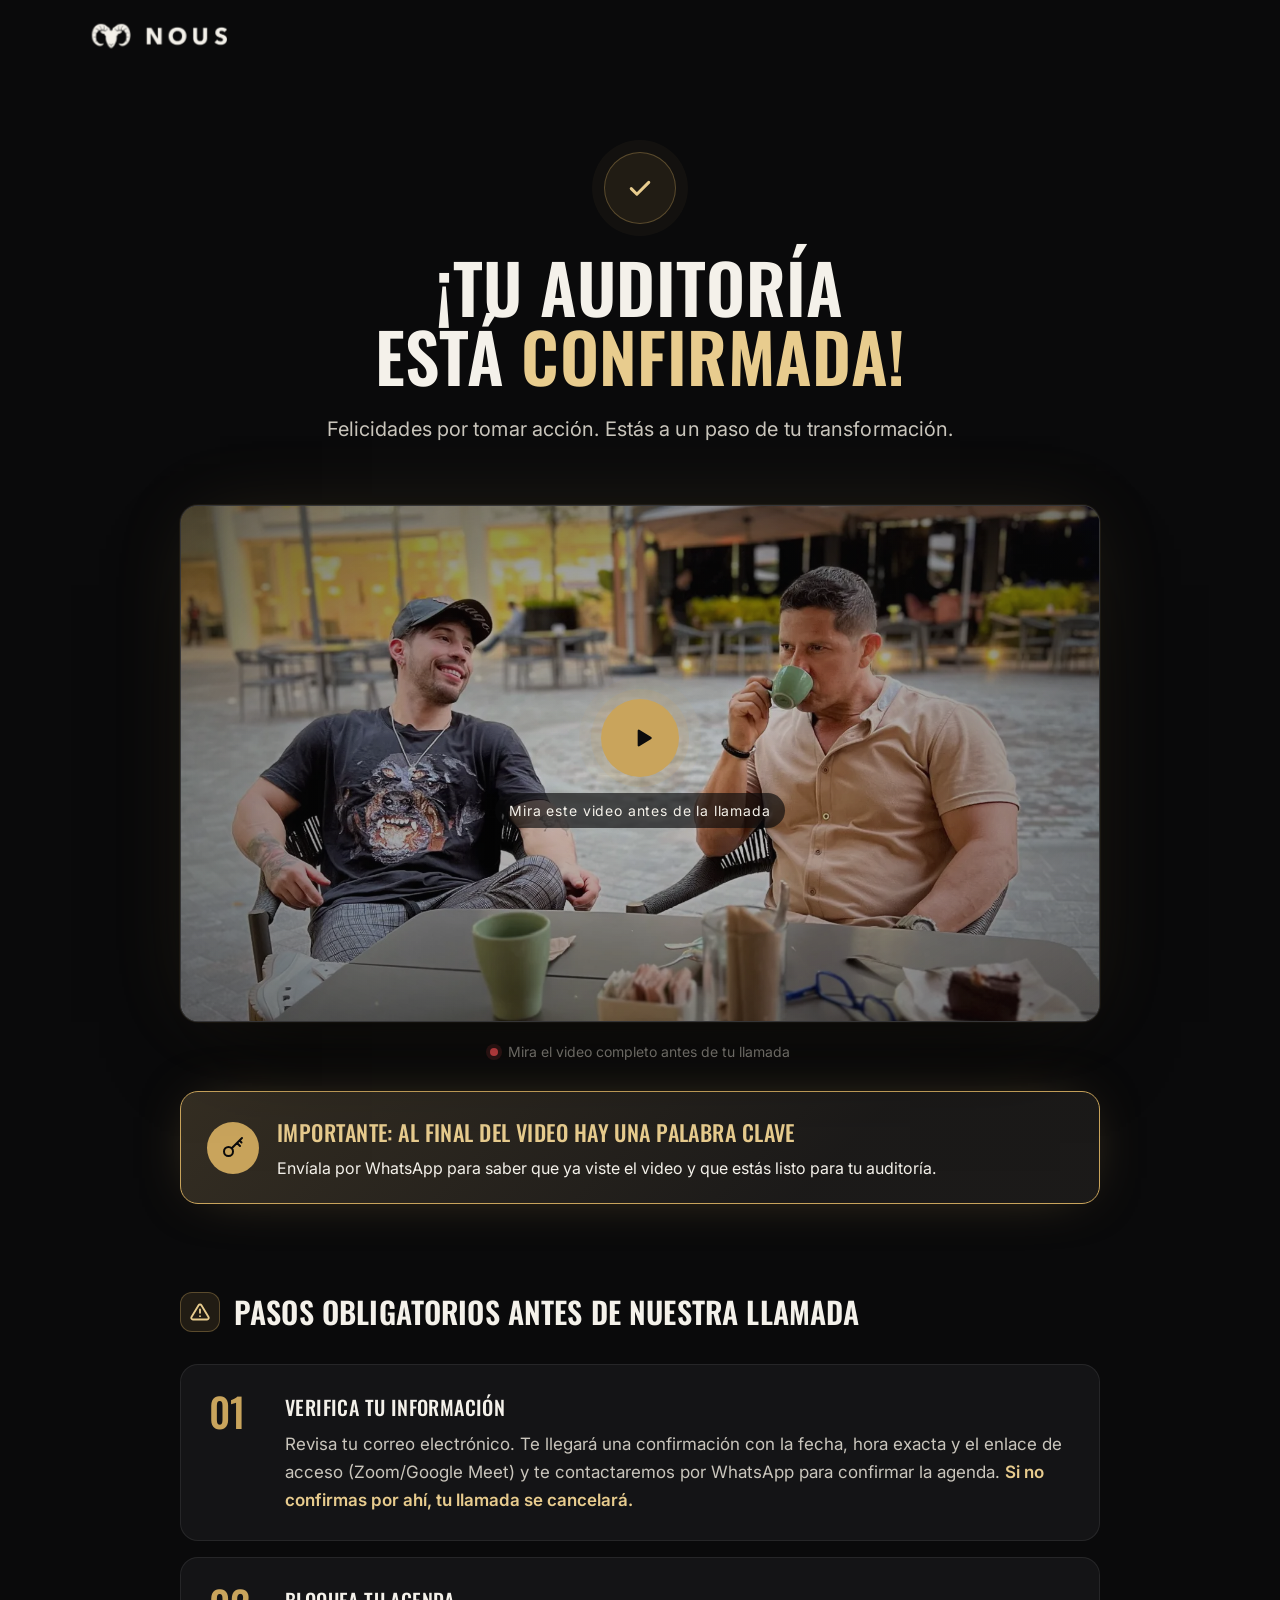
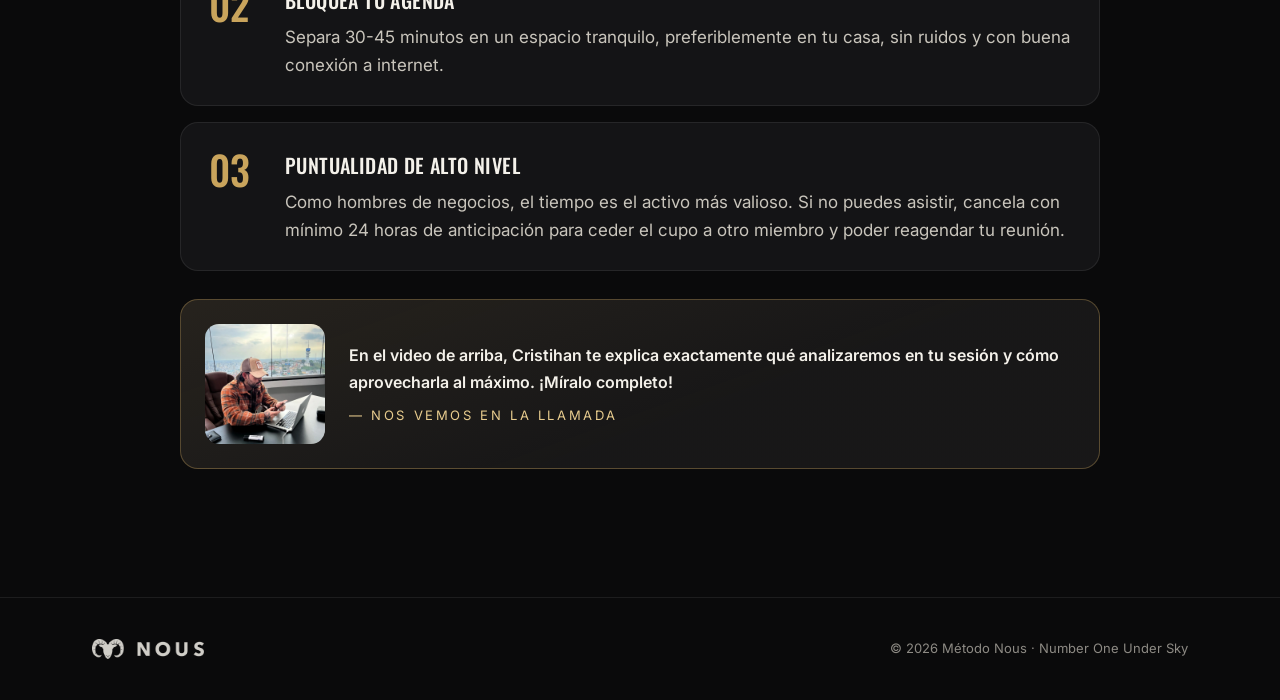
==== commit 7b887620: "Video: vuelve a la miniatura con clic en computador y reproductor directo en celular La capa sobre e" ====
--- a/gracias.html
+++ b/gracias.html
@@ -12,7 +12,7 @@
     <link rel="preconnect" href="https://fonts.googleapis.com">
     <link rel="preconnect" href="https://fonts.gstatic.com" crossorigin>
     <link href="https://fonts.googleapis.com/css2?family=Inter:wght@400;500;600;700&family=Oswald:wght@400;500;600&display=swap" rel="stylesheet">
-    <link rel="stylesheet" href="styles.css?v=20260930">
+    <link rel="stylesheet" href="styles.css?v=20260930c">
     <script>document.documentElement.classList.remove('no-js');</script>
 </head>
 <body>
@@ -115,7 +115,7 @@
         </div>
     </footer>
 
-    <script src="main.js?v=20260930" defer></script>
+    <script src="main.js?v=20260930c" defer></script>
     <script>document.getElementById('year').textContent = new Date().getFullYear();</script>
     <script>
         // Datos que Calendly agrega a la URL ("Pasar los datos del evento a su página redirigida")
--- a/styles.css
+++ b/styles.css
@@ -309,10 +309,6 @@
 }
 .video-frame iframe { position: absolute; inset: 0; width: 100%; height: 100%; border: 0; }
 
-/* Miniatura encima del reproductor: deja pasar el toque a Vimeo y se oculta al reproducir */
-.is-armed > :not(iframe) { position: relative; z-index: 1; pointer-events: none; transition: opacity 0.4s var(--ease), visibility 0.4s; }
-.is-armed > .video-placeholder { position: absolute; }
-.is-armed.is-playing > :not(iframe) { opacity: 0; visibility: hidden; }
 
 .video-placeholder {
   position: absolute;
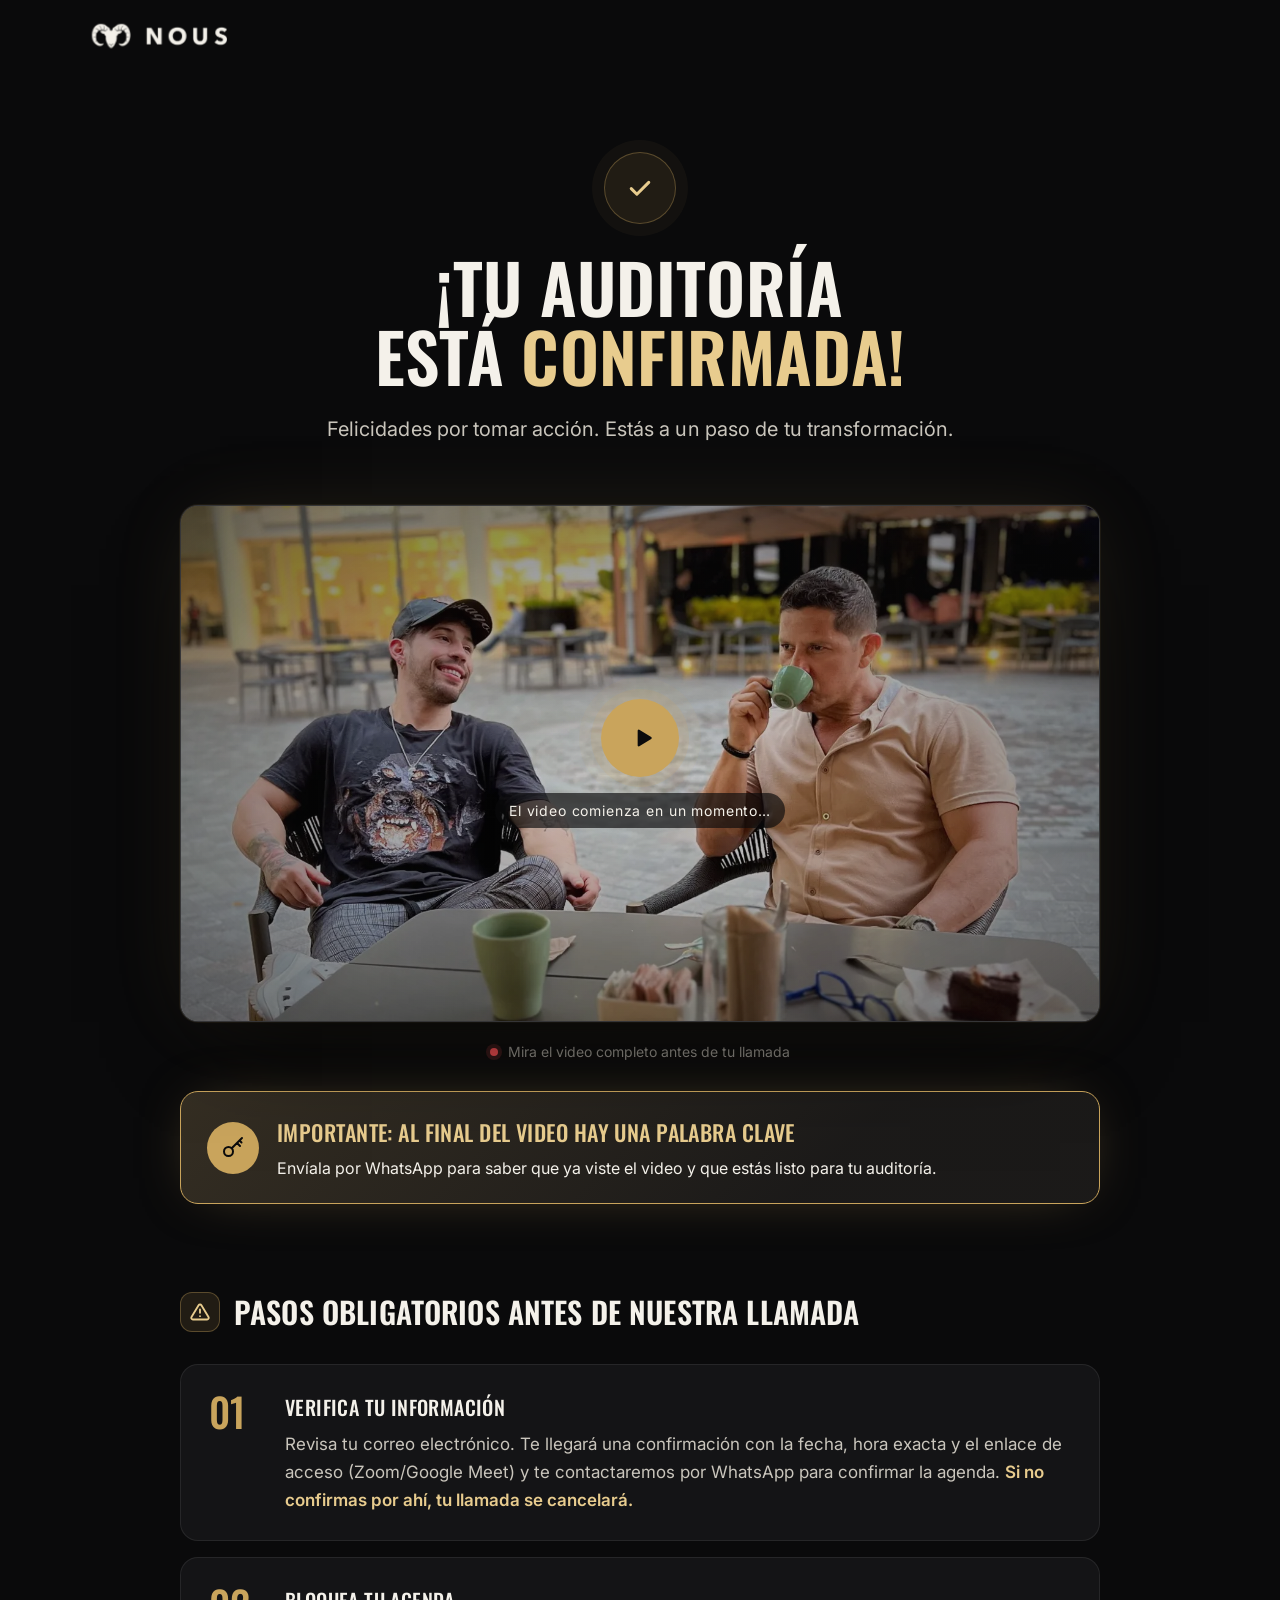
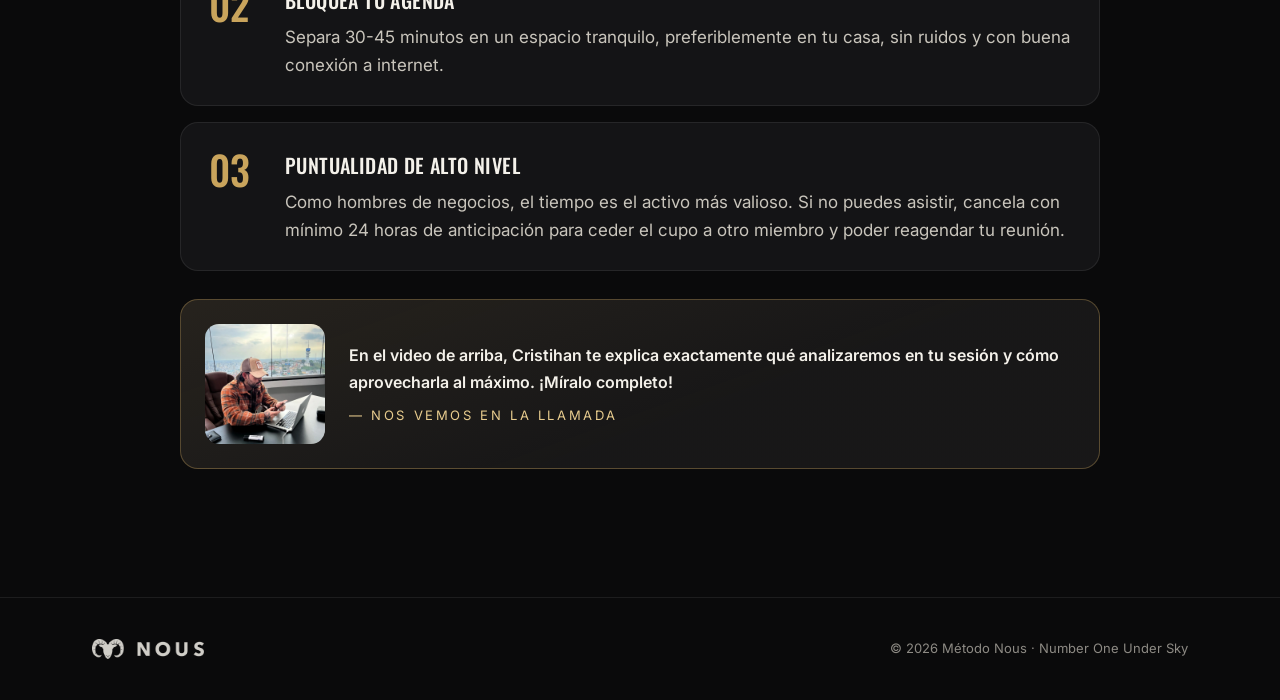
==== commit 21479f0d: "Video: miniatura 2 s, autoplay en silencio y botón para activar el sonido (prueba) Al tocar el botón" ====
--- a/gracias.html
+++ b/gracias.html
@@ -12,7 +12,7 @@
     <link rel="preconnect" href="https://fonts.googleapis.com">
     <link rel="preconnect" href="https://fonts.gstatic.com" crossorigin>
     <link href="https://fonts.googleapis.com/css2?family=Inter:wght@400;500;600;700&family=Oswald:wght@400;500;600&display=swap" rel="stylesheet">
-    <link rel="stylesheet" href="styles.css?v=20260930c">
+    <link rel="stylesheet" href="styles.css?v=20260930d">
     <script>document.documentElement.classList.remove('no-js');</script>
 </head>
 <body>
@@ -115,7 +115,7 @@
         </div>
     </footer>
 
-    <script src="main.js?v=20260930c" defer></script>
+    <script src="main.js?v=20260930d" defer></script>
     <script>document.getElementById('year').textContent = new Date().getFullYear();</script>
     <script>
         // Datos que Calendly agrega a la URL ("Pasar los datos del evento a su página redirigida")
--- a/styles.css
+++ b/styles.css
@@ -308,6 +308,36 @@
   box-shadow: 0 40px 100px -40px rgba(0, 0, 0, 0.9), 0 0 0 1px rgba(201, 164, 92, 0.08), 0 0 80px -20px rgba(201, 164, 92, 0.18);
 }
 .video-frame iframe { position: absolute; inset: 0; width: 100%; height: 100%; border: 0; }
+
+.unmute-btn {
+  position: absolute;
+  top: 50%;
+  left: 50%;
+  z-index: 2;
+  display: inline-flex;
+  align-items: center;
+  gap: 10px;
+  padding: 14px 22px;
+  border: 0;
+  border-radius: 999px;
+  background: var(--gold);
+  color: #0b0b0c;
+  font-family: var(--font-body);
+  font-size: 15px;
+  font-weight: 700;
+  letter-spacing: 0.02em;
+  white-space: nowrap;
+  cursor: pointer;
+  transform: translate(-50%, -50%);
+  box-shadow: 0 0 0 10px rgba(201, 164, 92, 0.18), 0 20px 50px -10px rgba(0, 0, 0, 0.8);
+  animation: unmute-pulse 1.8s var(--ease) infinite;
+}
+.unmute-btn svg { flex: none; }
+@keyframes unmute-pulse {
+  0%, 100% { box-shadow: 0 0 0 8px rgba(201, 164, 92, 0.2), 0 20px 50px -10px rgba(0, 0, 0, 0.8); }
+  50% { box-shadow: 0 0 0 16px rgba(201, 164, 92, 0.08), 0 20px 50px -10px rgba(0, 0, 0, 0.8); }
+}
+@media (max-width: 720px) { .unmute-btn { padding: 12px 18px; font-size: 14px; } }
 
 
 .video-placeholder {
